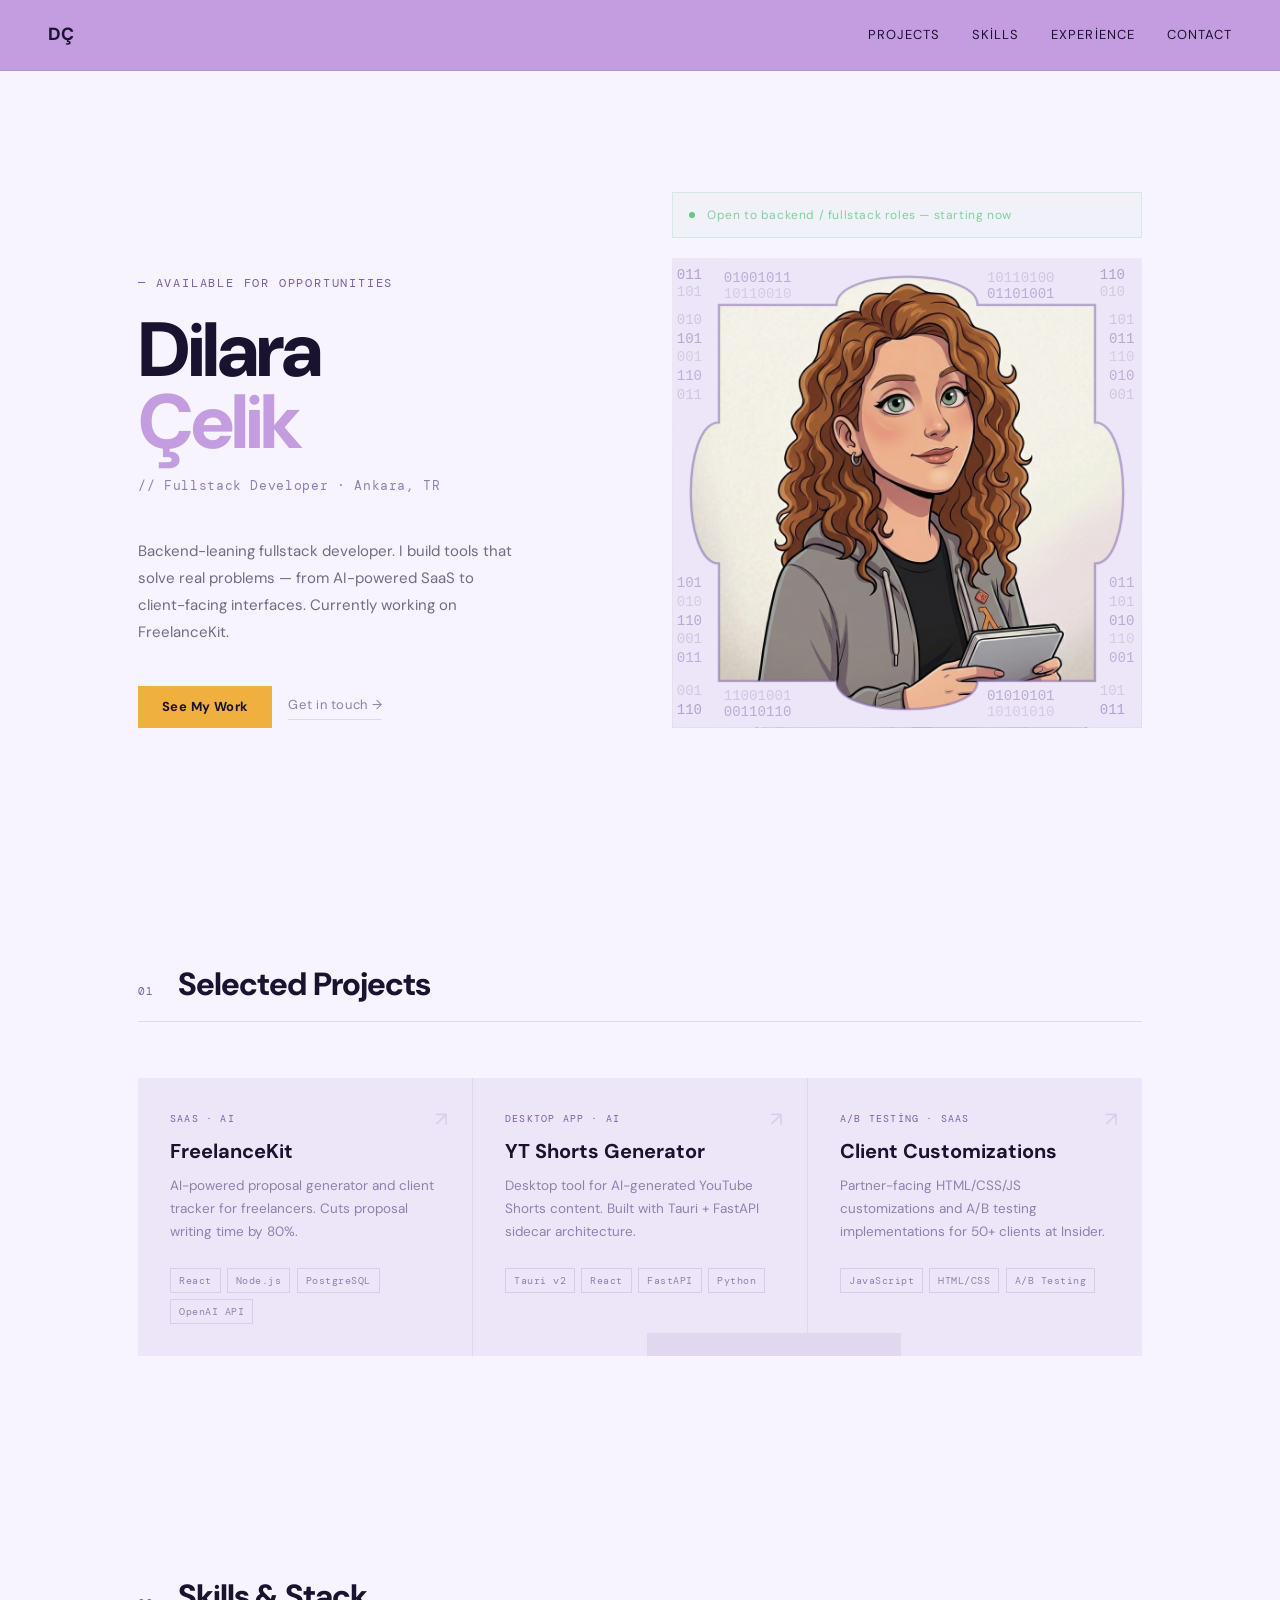
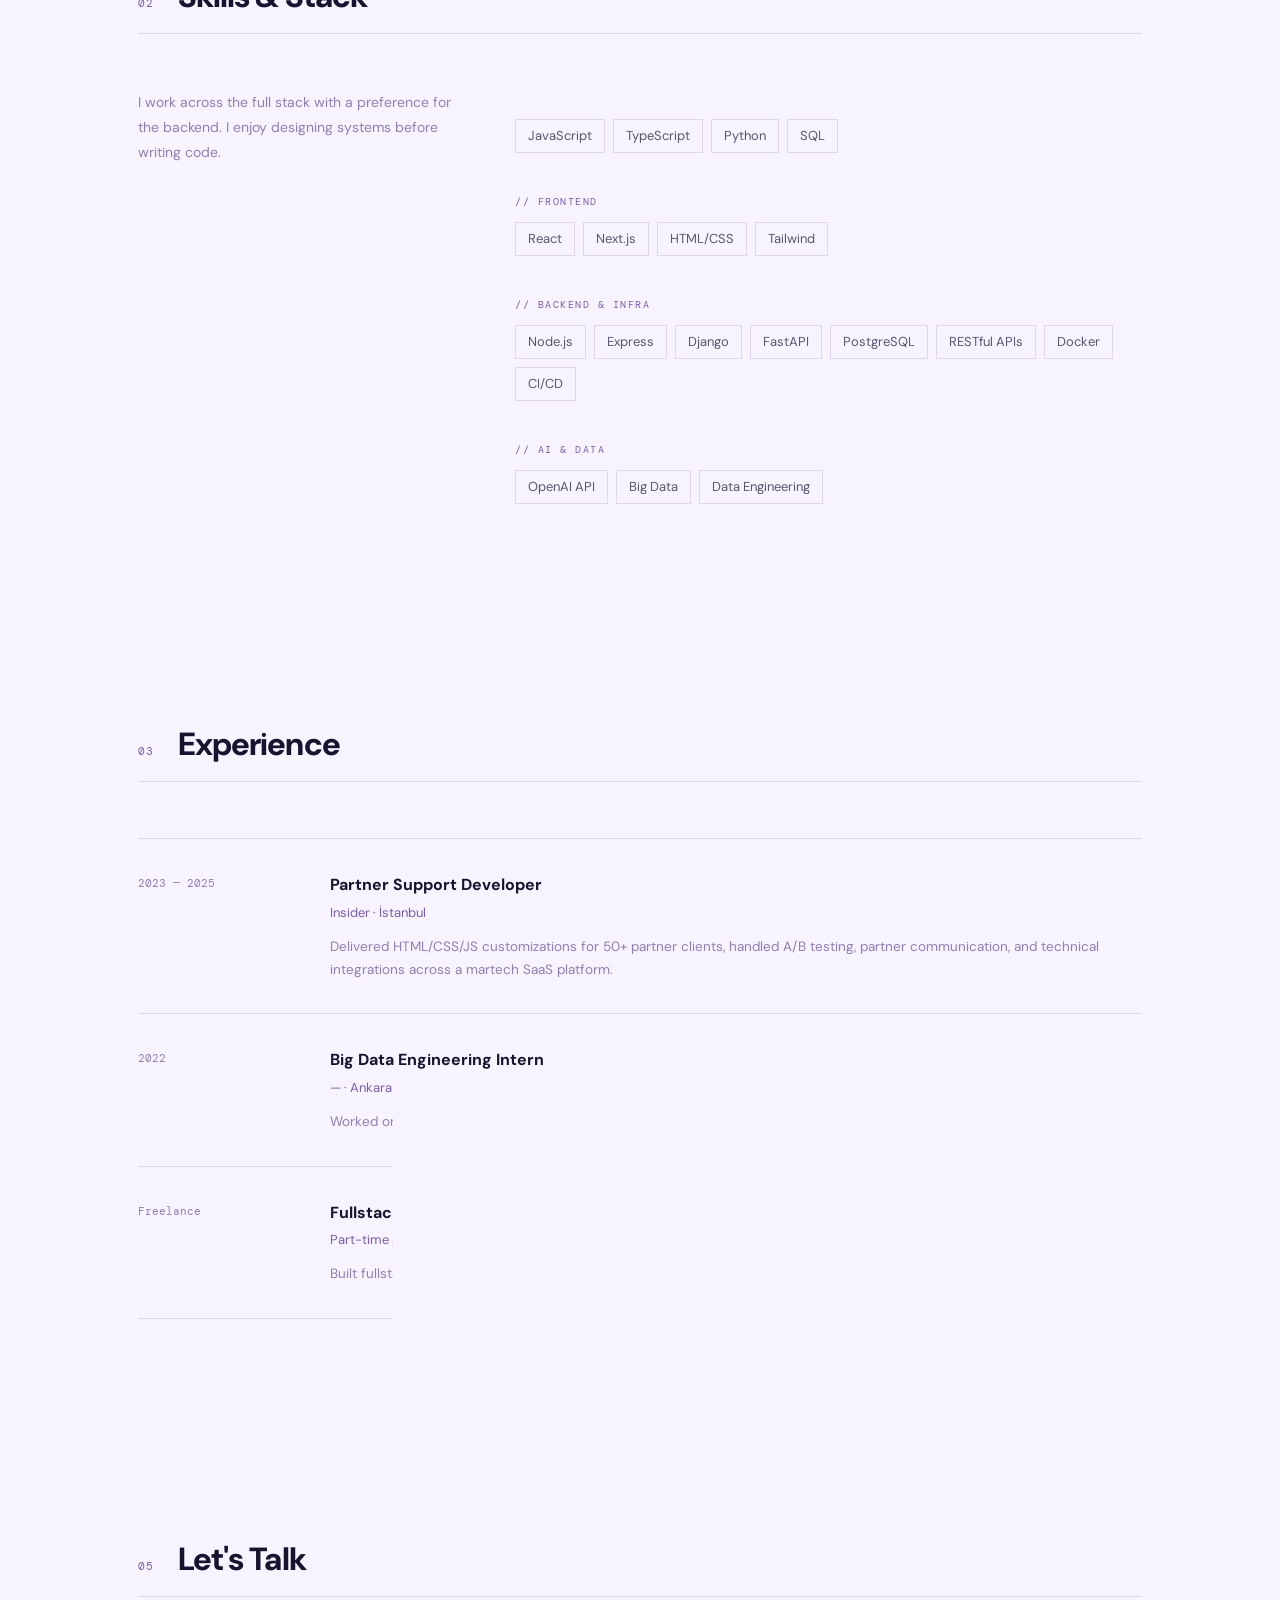
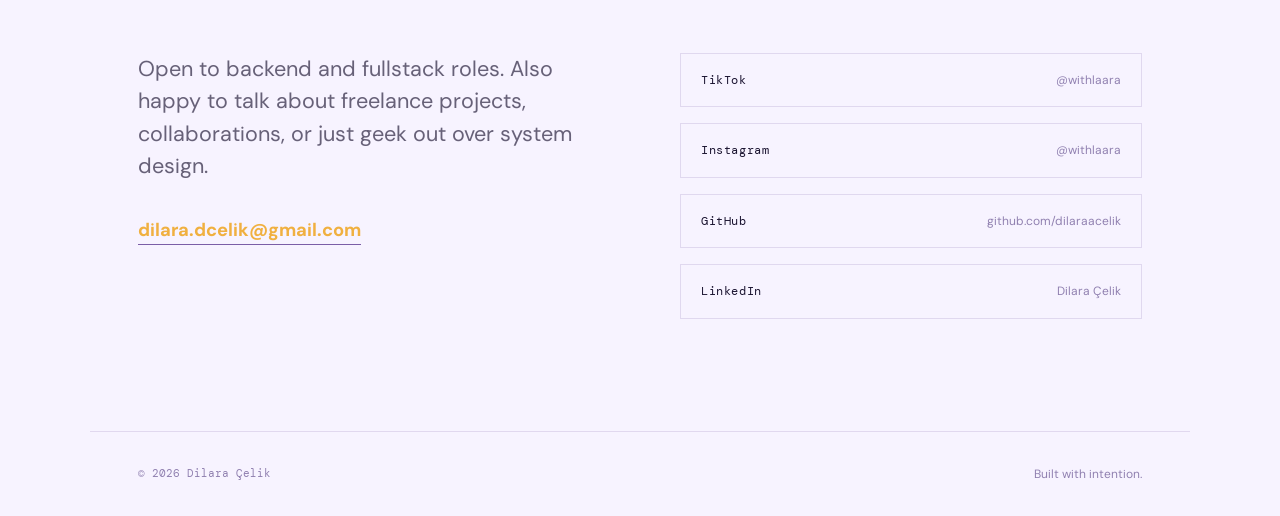
==== portfolio.html @ c8ae4ed6 "Redesign portfolio with new color palette and puzzle motif - New light lavender theme: #F7F3FF bg, #" ====
<!DOCTYPE html>
<html lang="tr">
<head>
<meta charset="UTF-8" />
<meta name="viewport" content="width=device-width, initial-scale=1.0" />
<title>Dilara Çelik — DÇ</title>
<link href="https://fonts.googleapis.com/css2?family=DM+Mono:ital,wght@0,400;0,500;1,400&family=DM+Sans:ital,opsz,wght@0,9..40,300;0,9..40,400;0,9..40,500;0,9..40,600;0,9..40,700;0,9..40,800;1,9..40,300;1,9..40,400&display=swap" rel="stylesheet" />
<link rel="stylesheet" href="styles.css" />
</head>
<body>

<nav>
  <a href="#hero" class="nav-logo">DÇ</a>
  <ul class="nav-links">
    <li><a href="#projects">Projects</a></li>
    <li><a href="#skills">Skills</a></li>
    <li><a href="#experience">Experience</a></li>
    <li><a href="#contact">Contact</a></li>
  </ul>
</nav>

<section id="hero" style="max-width:1100px; margin:0 auto;">
  <div>
    <div class="hero-eyebrow">— AVAILABLE FOR OPPORTUNITIES</div>
    <h1 class="hero-name">Dilara<br /><span>Çelik</span></h1>
    <p class="hero-title">// Fullstack Developer · Ankara, TR</p>
    <p class="hero-bio">Backend-leaning fullstack developer. I build tools that solve real problems — from AI-powered SaaS to client-facing interfaces. Currently working on FreelanceKit.</p>
    <div class="hero-cta">
      <a href="#projects" class="btn-primary">See My Work</a>
      <a href="#contact" class="btn-ghost">Get in touch →</a>
    </div>
  </div>
  <div class="hero-right">
    <div class="availability">
      <span class="dot"></span>
      Open to backend / fullstack roles — starting now
    </div>
    <div class="hero-image-wrap">
      <img src="photo.png" alt="Dilara Çelik" class="hero-image" />
      <svg class="puzzle-frame" viewBox="0 0 100 100" preserveAspectRatio="none" xmlns="http://www.w3.org/2000/svg">
        <defs>
          <mask id="puzzle-mask">
            <rect width="100" height="100" fill="white"/>
            <path d="M10,10 L35,10 C35,2 65,2 65,10 L90,10 L90,35 C98,35 98,65 90,65 L90,90 L65,90 C65,98 35,98 35,90 L10,90 L10,65 C2,65 2,35 10,35 Z" fill="black"/>
          </mask>
        </defs>
        <g mask="url(#puzzle-mask)" font-family="monospace" font-size="3">
          <rect width="100" height="100" fill="#EDE6F8"/>
          <!-- top-left corner -->
          <text x="1" y="4.5"  fill="#7B5EA7" opacity="0.5">011</text>
          <text x="1" y="8"    fill="#9080B0" opacity="0.28">101</text>
          <!-- top strip: left of tab -->
          <text x="11" y="5"   fill="#7B5EA7" opacity="0.42">01001011</text>
          <text x="11" y="8.5" fill="#9080B0" opacity="0.25">10110010</text>
          <!-- top strip: right of tab -->
          <text x="67" y="5"   fill="#9080B0" opacity="0.3">10110100</text>
          <text x="67" y="8.5" fill="#7B5EA7" opacity="0.42">01101001</text>
          <!-- top-right corner -->
          <text x="91" y="4.5" fill="#7B5EA7" opacity="0.5">110</text>
          <text x="91" y="8"   fill="#9080B0" opacity="0.28">010</text>
          <!-- left strip: above tab -->
          <text x="1" y="14"   fill="#9080B0" opacity="0.3">010</text>
          <text x="1" y="18"   fill="#7B5EA7" opacity="0.45">101</text>
          <text x="1" y="22"   fill="#9080B0" opacity="0.25">001</text>
          <text x="1" y="26"   fill="#7B5EA7" opacity="0.4">110</text>
          <text x="1" y="30"   fill="#9080B0" opacity="0.3">011</text>
          <!-- left strip: below tab -->
          <text x="1" y="70"   fill="#7B5EA7" opacity="0.4">101</text>
          <text x="1" y="74"   fill="#9080B0" opacity="0.25">010</text>
          <text x="1" y="78"   fill="#7B5EA7" opacity="0.45">110</text>
          <text x="1" y="82"   fill="#9080B0" opacity="0.3">001</text>
          <text x="1" y="86"   fill="#7B5EA7" opacity="0.4">011</text>
          <!-- right strip: above tab -->
          <text x="93" y="14"  fill="#9080B0" opacity="0.3">101</text>
          <text x="93" y="18"  fill="#7B5EA7" opacity="0.45">011</text>
          <text x="93" y="22"  fill="#9080B0" opacity="0.25">110</text>
          <text x="93" y="26"  fill="#7B5EA7" opacity="0.4">010</text>
          <text x="93" y="30"  fill="#9080B0" opacity="0.3">001</text>
          <!-- right strip: below tab -->
          <text x="93" y="70"  fill="#7B5EA7" opacity="0.4">011</text>
          <text x="93" y="74"  fill="#9080B0" opacity="0.3">101</text>
          <text x="93" y="78"  fill="#7B5EA7" opacity="0.45">010</text>
          <text x="93" y="82"  fill="#9080B0" opacity="0.25">110</text>
          <text x="93" y="86"  fill="#7B5EA7" opacity="0.4">001</text>
          <!-- bottom-left corner -->
          <text x="1" y="93"   fill="#9080B0" opacity="0.28">001</text>
          <text x="1" y="97"   fill="#7B5EA7" opacity="0.5">110</text>
          <!-- bottom strip: left of tab -->
          <text x="11" y="94"   fill="#9080B0" opacity="0.3">11001001</text>
          <text x="11" y="97.5" fill="#7B5EA7" opacity="0.42">00110110</text>
          <!-- bottom strip: right of tab -->
          <text x="67" y="94"   fill="#7B5EA7" opacity="0.42">01010101</text>
          <text x="67" y="97.5" fill="#9080B0" opacity="0.25">10101010</text>
          <!-- bottom-right corner -->
          <text x="91" y="93"  fill="#9080B0" opacity="0.28">101</text>
          <text x="91" y="97"  fill="#7B5EA7" opacity="0.5">011</text>
        </g>
        <path d="M10,10 L35,10 C35,2 65,2 65,10 L90,10 L90,35 C98,35 98,65 90,65 L90,90 L65,90 C65,98 35,98 35,90 L10,90 L10,65 C2,65 2,35 10,35 Z" fill="none" stroke="#7B5EA7" stroke-width="0.5" opacity="0.5"/>
      </svg>
    </div>
  </div>
</section>

<section id="projects">
  <div class="section-header">
    <span class="section-num">01</span>
    <h2 class="section-title">Selected Projects</h2>
  </div>
  <div class="projects-grid">
    <div class="project-card">
      <span class="project-arrow">↗</span>
      <div class="project-tag">SaaS · AI</div>
      <div class="project-name">FreelanceKit</div>
      <div class="project-desc">AI-powered proposal generator and client tracker for freelancers. Cuts proposal writing time by 80%.</div>
      <div class="project-stack">
        <span class="chip">React</span><span class="chip">Node.js</span><span class="chip">PostgreSQL</span><span class="chip">OpenAI API</span>
      </div>
    </div>
    <div class="project-card">
      <span class="project-arrow">↗</span>
      <div class="project-tag">Desktop App · AI</div>
      <div class="project-name">YT Shorts Generator</div>
      <div class="project-desc">Desktop tool for AI-generated YouTube Shorts content. Built with Tauri + FastAPI sidecar architecture.</div>
      <div class="project-stack">
        <span class="chip">Tauri v2</span><span class="chip">React</span><span class="chip">FastAPI</span><span class="chip">Python</span>
      </div>
    </div>
    <div class="project-card">
      <span class="project-arrow">↗</span>
      <div class="project-tag">A/B Testing · SaaS</div>
      <div class="project-name">Client Customizations</div>
      <div class="project-desc">Partner-facing HTML/CSS/JS customizations and A/B testing implementations for 50+ clients at Insider.</div>
      <div class="project-stack">
        <span class="chip">JavaScript</span><span class="chip">HTML/CSS</span><span class="chip">A/B Testing</span>
      </div>
    </div>
  </div>
</section>

<section id="skills">
  <div class="section-header">
    <span class="section-num">02</span>
    <h2 class="section-title">Skills & Stack</h2>
  </div>
  <div class="skills-layout">
    <div class="skills-intro">
      <p>I work across the full stack with a preference for the backend. I enjoy designing systems before writing code.</p>
    </div>
    <div class="skills-groups">
      <div>
        <div class="skill-group-label">// Languages</div>
        <div class="skills-tags">
          <span class="skill-tag">JavaScript</span><span class="skill-tag">TypeScript</span><span class="skill-tag">Python</span><span class="skill-tag">SQL</span>
        </div>
      </div>
      <div>
        <div class="skill-group-label">// Frontend</div>
        <div class="skills-tags">
          <span class="skill-tag">React</span><span class="skill-tag">Next.js</span><span class="skill-tag">HTML/CSS</span><span class="skill-tag">Tailwind</span>
        </div>
      </div>
      <div>
        <div class="skill-group-label">// Backend & Infra</div>
        <div class="skills-tags">
          <span class="skill-tag">Node.js</span><span class="skill-tag">Express</span><span class="skill-tag">Django</span><span class="skill-tag">FastAPI</span>
          <span class="skill-tag">PostgreSQL</span><span class="skill-tag">RESTful APIs</span><span class="skill-tag">Docker</span><span class="skill-tag">CI/CD</span>
        </div>
      </div>
      <div>
        <div class="skill-group-label">// AI & Data</div>
        <div class="skills-tags">
          <span class="skill-tag">OpenAI API</span><span class="skill-tag">Big Data</span><span class="skill-tag">Data Engineering</span>
        </div>
      </div>
    </div>
  </div>
</section>

<section id="experience">
  <div class="section-header">
    <span class="section-num">03</span>
    <h2 class="section-title">Experience</h2>
  </div>
  <div class="exp-list">
    <div class="exp-item">
      <div class="exp-period">2023 — 2025</div>
      <div>
        <div class="exp-role">Partner Support Developer</div>
        <div class="exp-company">Insider · İstanbul</div>
        <div class="exp-desc">Delivered HTML/CSS/JS customizations for 50+ partner clients, handled A/B testing, partner communication, and technical integrations across a martech SaaS platform.</div>
      </div>
    </div>
    <div class="exp-item">
      <div class="exp-period">2022</div>
      <div>
        <div class="exp-role">Big Data Engineering Intern</div>
        <div class="exp-company">— · Ankara</div>
        <div class="exp-desc">Worked on data pipeline engineering and big data tooling.</div>
      </div>
    </div>
    <div class="exp-item">
      <div class="exp-period">Freelance</div>
      <div>
        <div class="exp-role">Fullstack Developer</div>
        <div class="exp-company">Part-time projects</div>
        <div class="exp-desc">Built fullstack applications using React, Next.js, and Django for various clients.</div>
      </div>
    </div>
  </div>
</section>

<section id="contact">
  <div class="section-header">
    <span class="section-num">05</span>
    <h2 class="section-title">Let's Talk</h2>
  </div>
  <div class="contact-layout">
    <div>
      <p class="contact-intro">Open to backend and fullstack roles. Also happy to talk about freelance projects, collaborations, or just geek out over system design.</p>
      <a href="mailto:dilara.dcelik@gmail.com" class="contact-email">dilara.dcelik@gmail.com</a>
    </div>
    <div class="social-links">
      <a href="https://tiktok.com/@withlaara" class="social-link">
        <span class="social-name">TikTok</span><span class="social-handle">@withlaara</span>
      </a>
      <a href="https://instagram.com/withlaara" class="social-link">
        <span class="social-name">Instagram</span><span class="social-handle">@withlaara</span>
      </a>
      <a href="https://github.com/dilaraacelik" class="social-link">
        <span class="social-name">GitHub</span><span class="social-handle">github.com/dilaraacelik</span>
      </a>
      <a href="https://www.linkedin.com/in/dilaracelikk/" class="social-link">
        <span class="social-name">LinkedIn</span><span class="social-handle">Dilara Çelik</span>
      </a>
    </div>
  </div>
</section>

<footer>
  <span class="footer-copy">© 2026 Dilara Çelik</span>
  <span class="footer-made">Built with intention.</span>
</footer>


<script src="script.js"></script>
</body>
</html>
---- styles.css ----
*, *::before, *::after { box-sizing: border-box; margin: 0; padding: 0; }

/* Scroll fade-in */
.project-card, .exp-item, .blog-card, .skill-group-label, .skills-intro,
.section-header, .availability, .contact-intro, .contact-email, .social-link {
  opacity: 0;
  transform: translateY(18px);
  transition: opacity 0.55s ease, transform 0.55s ease;
}
.project-card:nth-child(2) { transition-delay: 0.08s; }
.project-card:nth-child(3) { transition-delay: 0.16s; }
.blog-card:nth-child(2) { transition-delay: 0.08s; }
.blog-card:nth-child(3) { transition-delay: 0.16s; }
.blog-card:nth-child(4) { transition-delay: 0.24s; }
.social-link:nth-child(2) { transition-delay: 0.06s; }
.social-link:nth-child(3) { transition-delay: 0.12s; }
.social-link:nth-child(4) { transition-delay: 0.18s; }
.visible {
  opacity: 1 !important;
  transform: translateY(0) !important;
}

/* Hero name reveal */
.hero-name {
  opacity: 0;
  animation: heroReveal 0.9s cubic-bezier(0.16, 1, 0.3, 1) 0.2s forwards;
}
@keyframes heroReveal {
  from { opacity: 0; transform: translateY(24px); }
  to   { opacity: 1; transform: translateY(0); }
}
.hero-eyebrow {
  opacity: 0;
  animation: heroReveal 0.7s ease 0.05s forwards;
}
.hero-title {
  opacity: 0;
  animation: heroReveal 0.7s ease 0.4s forwards;
}
.hero-bio {
  opacity: 0;
  animation: heroReveal 0.7s ease 0.55s forwards;
}
.hero-cta {
  opacity: 0;
  animation: heroReveal 0.7s ease 0.7s forwards;
}
:root {
  --bg: #F7F3FF;
  --fg: #1A1330;
  --muted: #9080B0;
  --accent: #F0B040;
  --accent2: #7B5EA7;
  --accent-soft: #C49DE0;
  --border: rgba(123,94,167,0.18);
  --card-bg: #EDE6F8;
}
html { scroll-behavior: smooth; }
body {
  background: var(--bg);
  color: var(--fg);
  font-family: 'DM Sans', sans-serif;
  font-size: 15px;
  line-height: 1.7;
  min-height: 100vh;
}

nav {
  position: fixed; top: 0; left: 0; right: 0; z-index: 100;
  display: flex; justify-content: space-between; align-items: center;
  padding: 1.25rem 3rem;
  background: var(--accent-soft);
  backdrop-filter: blur(12px);
  border-bottom: 1px solid var(--border);
}
.nav-logo {
  font-family: 'DM Sans', sans-serif;
  font-weight: 800; font-size: 1.1rem;
  letter-spacing: -0.02em;
  color: var(--fg);
  text-decoration: none;
}
.nav-links { display: flex; gap: 2rem; list-style: none; }
.nav-links a {
  color: var(--fg); text-decoration: none; font-size: 13px;
  letter-spacing: 0.08em; text-transform: uppercase;
  transition: color 0.2s;
}
.nav-links a:hover { color: var(--accent); }
.nav-links a.active { color: var(--accent); }

section { padding: 7rem 3rem; max-width: 1100px; margin: 0 auto; }

/* HERO */
#hero {
  padding-top: 12rem;
  padding-bottom: 8rem;
  display: grid;
  grid-template-columns: 1fr 1fr;
  gap: 4rem;
  align-items: end;
}
.hero-eyebrow {
  font-family: 'DM Mono', monospace;
  font-size: 12px; color: var(--accent2);
  letter-spacing: 0.15em; text-transform: uppercase;
  margin-bottom: 1.25rem;
}
.hero-name {
  font-family: 'DM Sans', sans-serif;
  font-size: clamp(3rem, 6vw, 5.5rem);
  font-weight: 800;
  line-height: 0.95;
  letter-spacing: -0.04em;
  color: var(--fg);
  margin-bottom: 1rem;
}
.hero-name span { color: var(--accent-soft); }
.hero-title {
  font-family: 'DM Mono', monospace;
  font-size: 13px; color: var(--muted);
  letter-spacing: 0.05em;
  margin-bottom: 2.5rem;
}
.hero-bio {
  color: rgba(26,19,48,0.6);
  font-size: 15px; line-height: 1.8;
  max-width: 38ch;
  margin-bottom: 2.5rem;
}
.hero-cta { display: inline-flex; gap: 1rem; align-items: center; }
.btn-primary {
  background: var(--accent); color: var(--fg);
  padding: 0.65rem 1.5rem;
  font-family: 'DM Sans', sans-serif; font-weight: 700; font-size: 13px;
  text-decoration: none; letter-spacing: 0.03em;
  transition: background 0.2s;
}
.btn-primary:hover { background: var(--accent2); color: var(--bg); }
.btn-ghost {
  color: var(--muted); font-size: 13px; text-decoration: none;
  border-bottom: 1px solid var(--border);
  padding-bottom: 2px; letter-spacing: 0.05em;
  transition: color 0.2s;
}
.btn-ghost:hover { color: var(--accent); }
.hero-right { display: flex; flex-direction: column; gap: 1.25rem; }
.hero-image-wrap {
  position: relative;
  background: var(--card-bg);
  overflow: hidden;
  flex: 1;
  min-height: 280px;
}
.hero-image {
  width: 100%;
  height: 100%;
  object-fit: cover;
  display: block;
}
.puzzle-frame {
  position: absolute;
  top: 0; left: 0;
  width: 100%; height: 100%;
  pointer-events: none;
}
.availability {
  display: flex; align-items: center; gap: 0.75rem;
  padding: 0.75rem 1rem;
  border: 1px solid rgba(100,200,130,0.2);
  background: rgba(100,200,130,0.04);
  font-size: 12px; color: rgba(100,200,130,0.8);
  letter-spacing: 0.05em;
}
.dot { width: 6px; height: 6px; border-radius: 50%; background: #64c882;
  animation: pulse 2s infinite; flex-shrink: 0; }
@keyframes pulse { 0%,100% { opacity: 1; } 50% { opacity: 0.3; } }

/* SECTION HEADERS */
.section-header {
  display: flex; align-items: baseline; gap: 1.5rem;
  margin-bottom: 3.5rem;
  border-bottom: 1px solid var(--border); padding-bottom: 1.25rem;
}
.section-num {
  font-family: 'DM Mono', monospace; font-size: 11px;
  color: var(--accent2); letter-spacing: 0.1em;
}
.section-title {
  font-family: 'DM Sans', sans-serif; font-size: 2rem; font-weight: 800;
  letter-spacing: -0.03em; line-height: 1;
}

/* PROJECTS */
.projects-grid {
  display: grid;
  grid-template-columns: repeat(auto-fit, minmax(280px, 1fr));
  gap: 1px;
  background: var(--border);
}
.project-card {
  background: var(--card-bg); padding: 2rem;
  position: relative; overflow: hidden; transition: background 0.2s;
}
.project-card:hover { background: #E5DCF5; }
.project-tag {
  font-family: 'DM Mono', monospace; font-size: 10px;
  color: var(--accent2); letter-spacing: 0.12em; text-transform: uppercase;
  margin-bottom: 0.75rem;
}
.project-name {
  font-family: 'DM Sans', sans-serif; font-size: 1.25rem; font-weight: 700;
  margin-bottom: 0.75rem; line-height: 1.2;
}
.project-desc { color: var(--muted); font-size: 13.5px; line-height: 1.7; margin-bottom: 1.5rem; }
.project-stack { display: flex; flex-wrap: wrap; gap: 0.4rem; }
.chip {
  font-family: 'DM Mono', monospace; font-size: 10px;
  padding: 3px 8px; border: 1px solid var(--border);
  color: var(--muted); letter-spacing: 0.05em;
}
.project-arrow {
  position: absolute; top: 1.5rem; right: 1.5rem;
  color: var(--border); font-size: 1.25rem; transition: color 0.2s, transform 0.2s;
}
.project-card:hover .project-arrow { color: var(--accent); transform: translate(2px,-2px); }

/* SKILLS */
.skills-layout { display: grid; grid-template-columns: 1fr 2fr; gap: 4rem; align-items: start; }
.skills-intro { color: var(--muted); font-size: 14px; line-height: 1.8; }
.skills-groups { display: flex; flex-direction: column; gap: 2.5rem; }
.skill-group-label {
  font-family: 'DM Mono', monospace; font-size: 10px;
  color: var(--accent2); letter-spacing: 0.15em; text-transform: uppercase;
  margin-bottom: 0.75rem;
}
.skills-tags { display: flex; flex-wrap: wrap; gap: 0.5rem; }
.skill-tag {
  padding: 5px 12px; border: 1px solid var(--border);
  font-size: 13px; color: rgba(26,19,48,0.7);
  transition: border-color 0.2s, color 0.2s; cursor: default;
}
.skill-tag:hover { border-color: var(--accent); color: var(--accent); }

/* EXPERIENCE */
.exp-list { display: flex; flex-direction: column; }
.exp-item {
  display: grid; grid-template-columns: 160px 1fr;
  gap: 2rem; padding: 2rem 0; border-bottom: 1px solid var(--border);
}
.exp-item:first-child { border-top: 1px solid var(--border); }
.exp-period { font-family: 'DM Mono', monospace; font-size: 11px; color: var(--muted); padding-top: 3px; }
.exp-role { font-family: 'DM Sans', sans-serif; font-weight: 700; font-size: 1rem; margin-bottom: 0.2rem; }
.exp-company { font-size: 13px; color: var(--accent2); margin-bottom: 0.75rem; }
.exp-desc { color: var(--muted); font-size: 13.5px; line-height: 1.7; }

/* CONTACT */
.contact-layout { display: grid; grid-template-columns: 1fr 1fr; gap: 5rem; align-items: start; }
.contact-intro { font-size: 1.35rem; font-family: 'DM Sans', sans-serif; font-weight: 400; line-height: 1.5; color: rgba(26,19,48,0.65); margin-bottom: 2rem; }
.contact-email {
  font-family: 'DM Sans', sans-serif; font-size: 1.15rem; font-weight: 700;
  color: var(--accent); text-decoration: none; border-bottom: 1px solid var(--accent2);
  padding-bottom: 2px; transition: color 0.2s;
}
.contact-email:hover { color: var(--accent); }
.social-links { display: flex; flex-direction: column; gap: 1rem; }
.social-link {
  display: flex; justify-content: space-between; align-items: center;
  padding: 1rem 1.25rem; border: 1px solid var(--border);
  text-decoration: none; color: var(--fg); transition: border-color 0.2s, background 0.2s;
}
.social-link:hover { border-color: var(--accent); background: var(--card-bg); }
.social-name { font-family: 'DM Mono', monospace; font-size: 12px; letter-spacing: 0.05em; }
.social-handle { font-size: 12px; color: var(--muted); }

footer {
  border-top: 1px solid var(--border);
  padding: 2rem 3rem;
  max-width: 1100px; margin: 0 auto;
  display: flex; justify-content: space-between; align-items: center;
}
.footer-copy { font-family: 'DM Mono', monospace; font-size: 11px; color: var(--muted); }
.footer-made { font-size: 12px; color: var(--muted); }
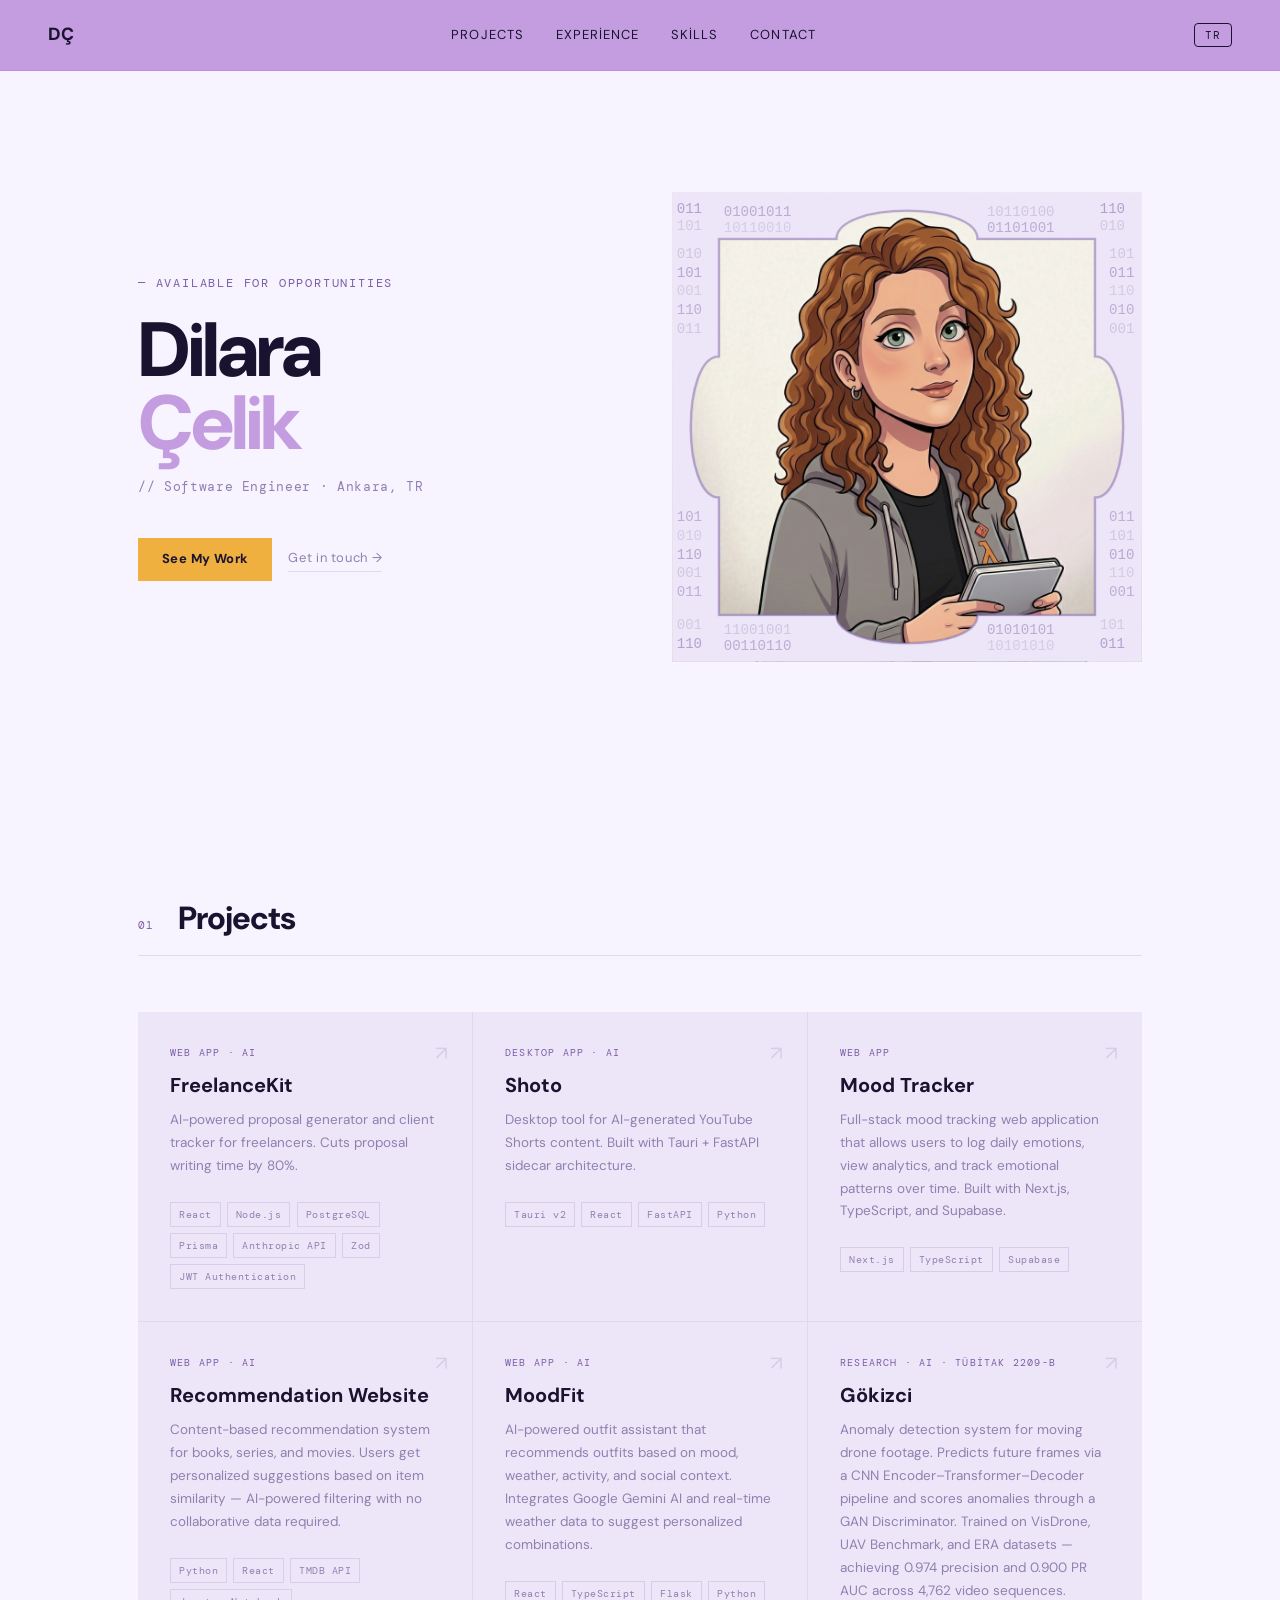
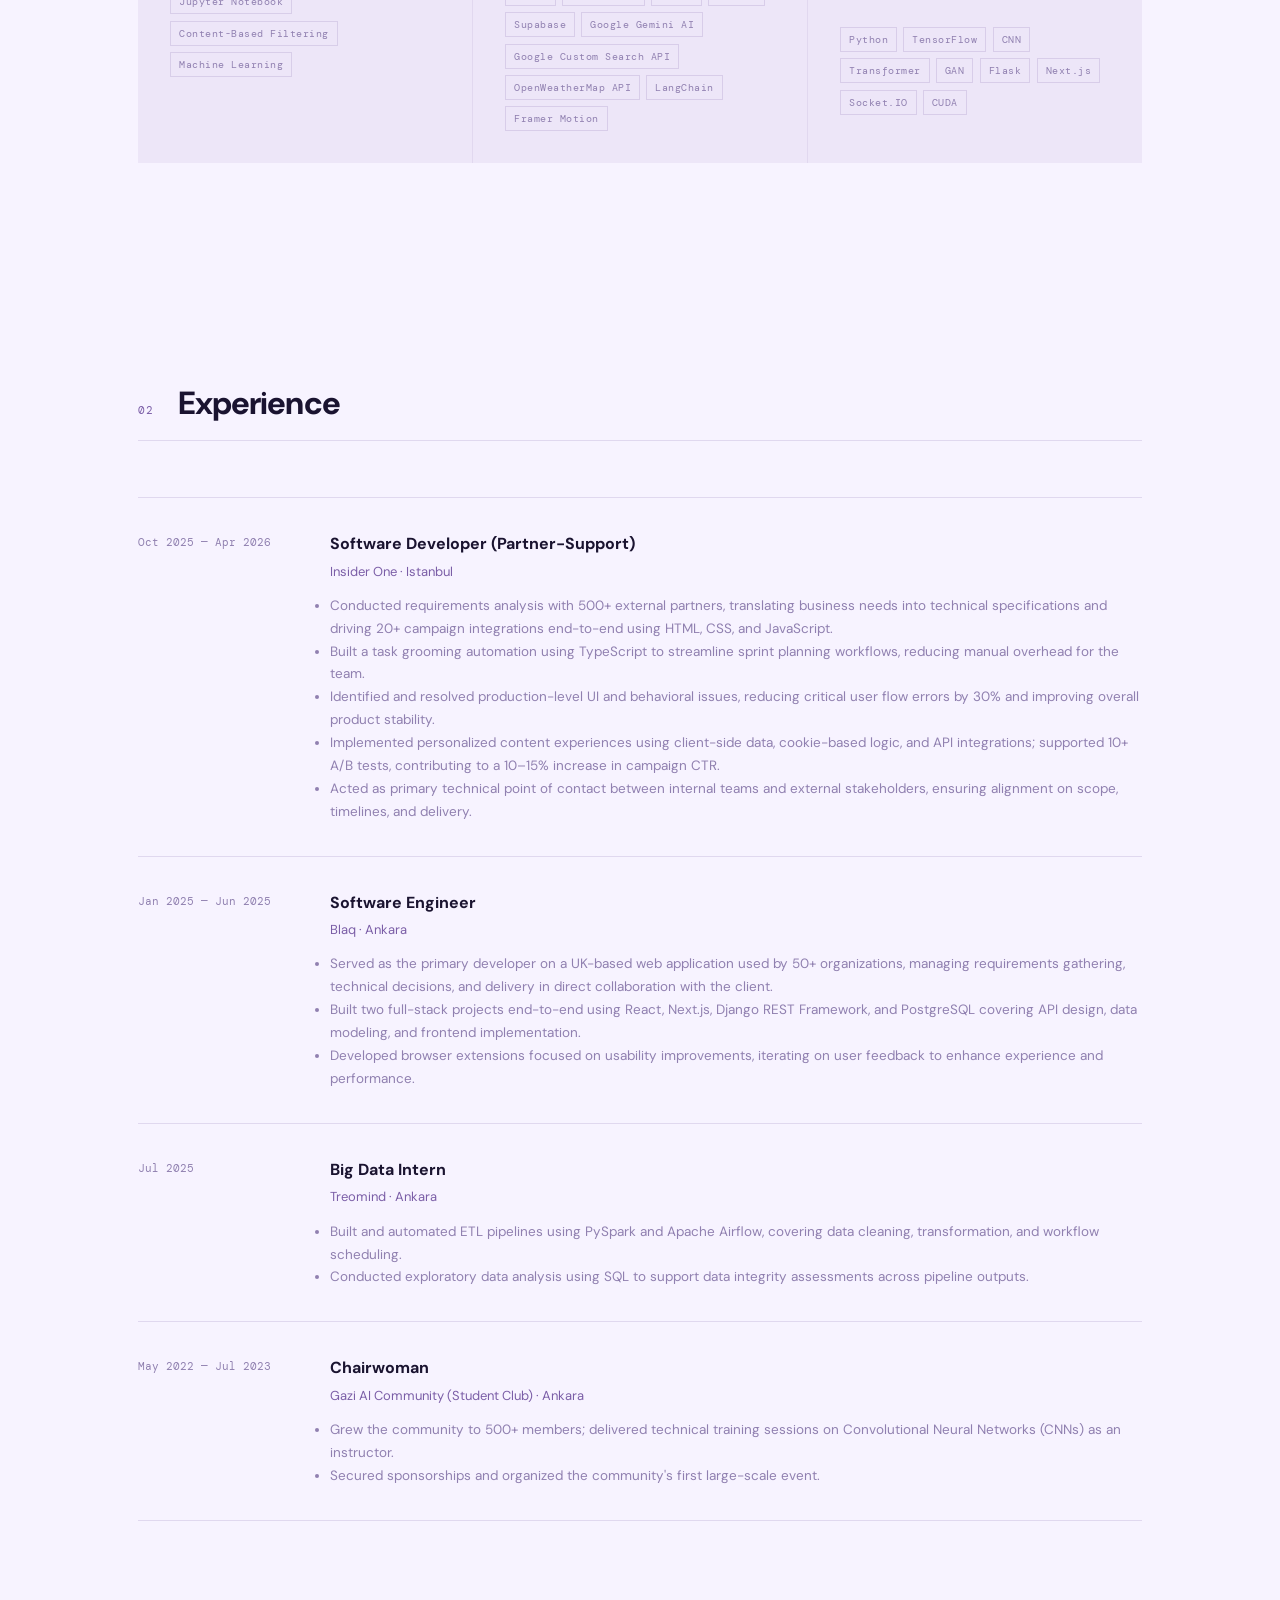
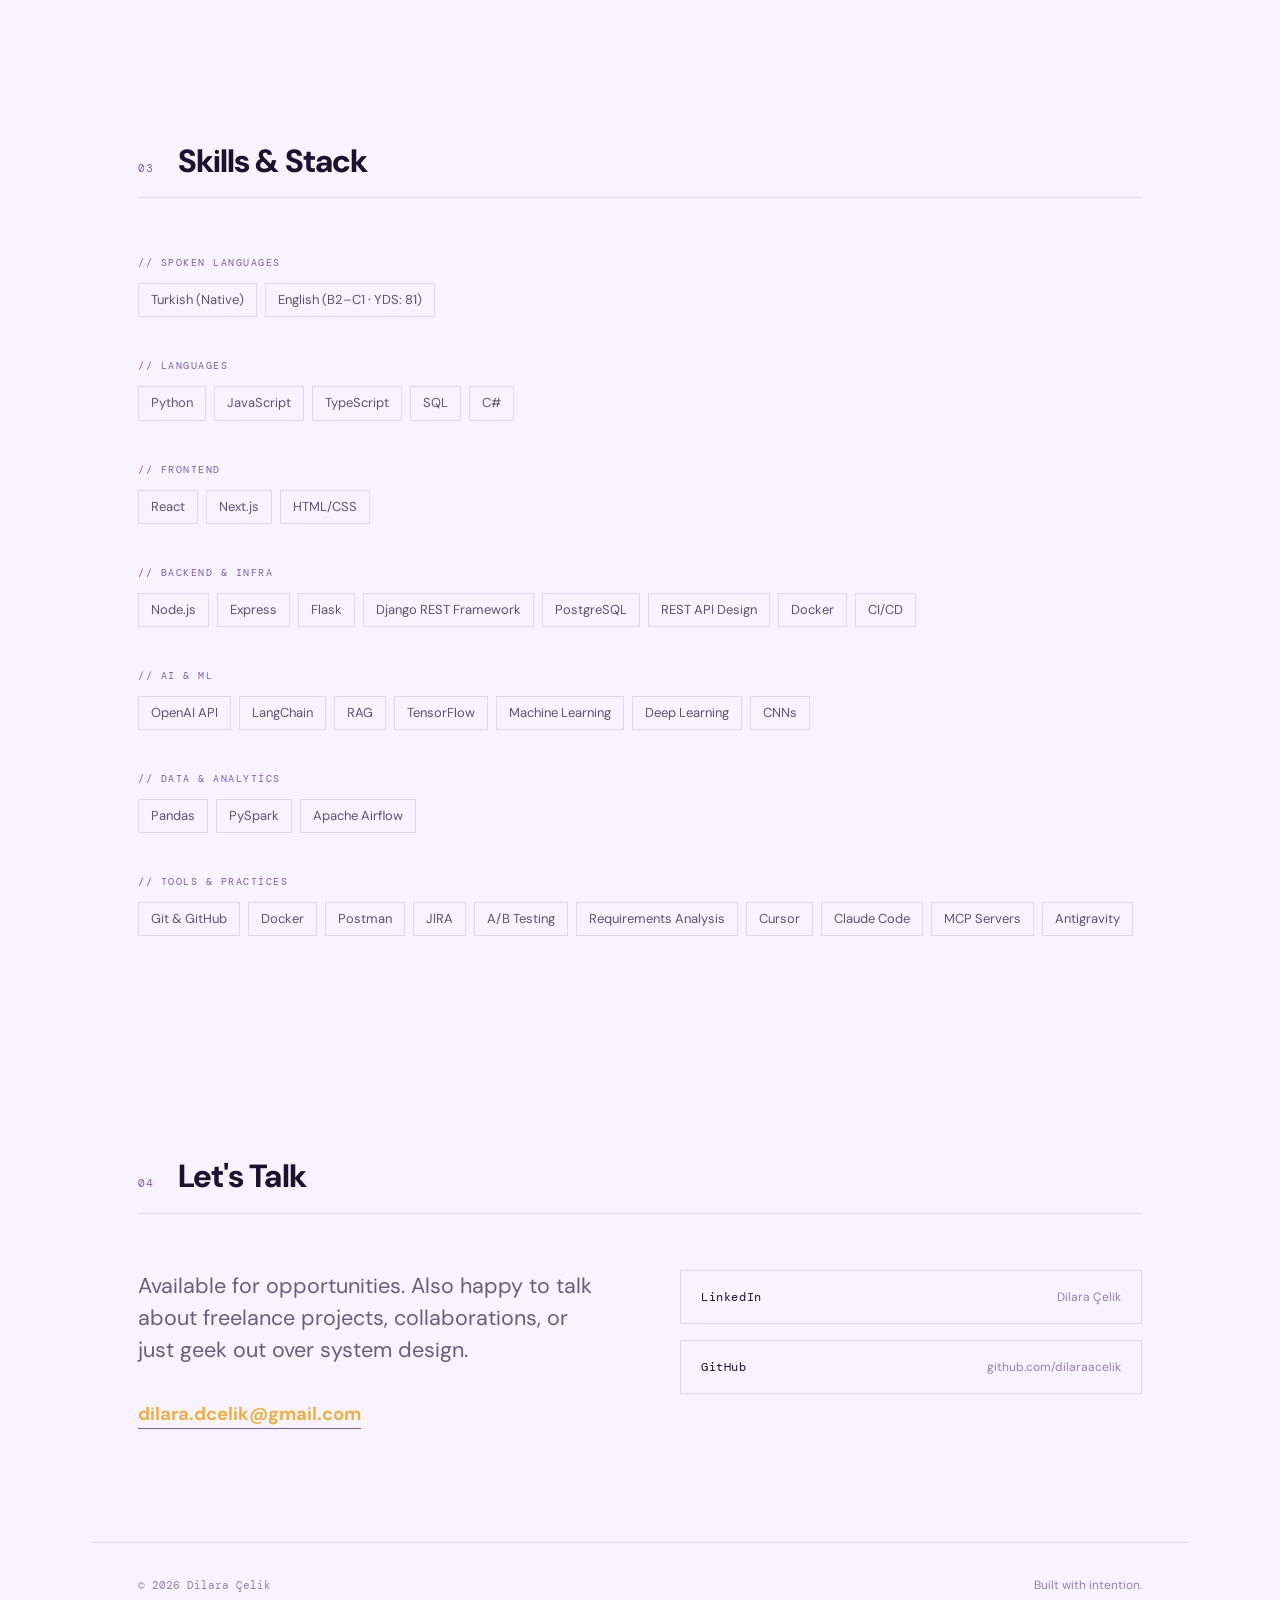
==== commit bcc8ad8c: "final changes" ====
--- a/portfolio.html
+++ b/portfolio.html
@@ -12,29 +12,30 @@
 <nav>
   <a href="#hero" class="nav-logo">DÇ</a>
   <ul class="nav-links">
-    <li><a href="#projects">Projects</a></li>
-    <li><a href="#skills">Skills</a></li>
-    <li><a href="#experience">Experience</a></li>
-    <li><a href="#contact">Contact</a></li>
+    <li><a href="#projects" data-i18n="nav-projects">Projects</a></li>
+    <li><a href="#experience" data-i18n="nav-experience">Experience</a></li>
+    <li><a href="#skills" data-i18n="nav-skills">Skills</a></li>
+    <li><a href="#contact" data-i18n="nav-contact">Contact</a></li>
   </ul>
+  <button id="lang-btn" onclick="toggleLang()">TR</button>
 </nav>
 
 <section id="hero" style="max-width:1100px; margin:0 auto;">
   <div>
-    <div class="hero-eyebrow">— AVAILABLE FOR OPPORTUNITIES</div>
+    <div class="hero-eyebrow" data-i18n="hero-eyebrow">— AVAILABLE FOR OPPORTUNITIES</div>
     <h1 class="hero-name">Dilara<br /><span>Çelik</span></h1>
-    <p class="hero-title">// Fullstack Developer · Ankara, TR</p>
-    <p class="hero-bio">Backend-leaning fullstack developer. I build tools that solve real problems — from AI-powered SaaS to client-facing interfaces. Currently working on FreelanceKit.</p>
+    <p class="hero-title">// Software Engineer · Ankara, TR</p>
+    <!-- <p class="hero-bio">Backend leaning fullstack developer. I build tools that solve real problems, from AI powered SaaS products to client facing interfaces. Currently working on FreelanceKit.</p> -->
     <div class="hero-cta">
-      <a href="#projects" class="btn-primary">See My Work</a>
-      <a href="#contact" class="btn-ghost">Get in touch →</a>
+      <a href="#projects" class="btn-primary" data-i18n="btn-primary">See My Work</a>
+      <a href="#contact" class="btn-ghost" data-i18n="btn-ghost">Get in touch →</a>
     </div>
   </div>
   <div class="hero-right">
-    <div class="availability">
+    <!-- <div class="availability">
       <span class="dot"></span>
       Open to backend / fullstack roles — starting now
-    </div>
+    </div> -->
     <div class="hero-image-wrap">
       <img src="photo.png" alt="Dilara Çelik" class="hero-image" />
       <svg class="puzzle-frame" viewBox="0 0 100 100" preserveAspectRatio="none" xmlns="http://www.w3.org/2000/svg">
@@ -104,34 +105,118 @@
 <section id="projects">
   <div class="section-header">
     <span class="section-num">01</span>
-    <h2 class="section-title">Selected Projects</h2>
+    <h2 class="section-title" data-i18n="title-projects">Projects</h2>
   </div>
   <div class="projects-grid">
     <div class="project-card">
       <span class="project-arrow">↗</span>
-      <div class="project-tag">SaaS · AI</div>
+      <div class="project-tag">Web App · AI</div>
       <div class="project-name">FreelanceKit</div>
-      <div class="project-desc">AI-powered proposal generator and client tracker for freelancers. Cuts proposal writing time by 80%.</div>
-      <div class="project-stack">
-        <span class="chip">React</span><span class="chip">Node.js</span><span class="chip">PostgreSQL</span><span class="chip">OpenAI API</span>
+      <div class="project-desc" data-i18n="desc-freelancekit">AI-powered proposal generator and client tracker for freelancers. Cuts proposal writing time by 80%.</div>
+      <div class="project-stack">
+        <span class="chip">React</span><span class="chip">Node.js</span><span class="chip">PostgreSQL</span><span class="chip">Prisma</span><span class="chip">Anthropic API</span><span class="chip">Zod</span><span class="chip">JWT Authentication</span>
       </div>
     </div>
     <div class="project-card">
       <span class="project-arrow">↗</span>
       <div class="project-tag">Desktop App · AI</div>
-      <div class="project-name">YT Shorts Generator</div>
-      <div class="project-desc">Desktop tool for AI-generated YouTube Shorts content. Built with Tauri + FastAPI sidecar architecture.</div>
+      <div class="project-name">Shoto</div>
+      <div class="project-desc" data-i18n="desc-shoto">Desktop tool for AI-generated YouTube Shorts content. Built with Tauri + FastAPI sidecar architecture.</div>
       <div class="project-stack">
         <span class="chip">Tauri v2</span><span class="chip">React</span><span class="chip">FastAPI</span><span class="chip">Python</span>
       </div>
     </div>
+    <a class="project-card" href="https://github.com/dilaraacelik/mood-tracker" target="_blank" rel="noopener noreferrer" style="text-decoration:none;color:inherit;">
+      <span class="project-arrow">↗</span>
+      <div class="project-tag">Web App</div>
+      <div class="project-name">Mood Tracker</div>
+      <div class="project-desc" data-i18n="desc-moodtracker">Full-stack mood tracking web application that allows users to log daily emotions, view analytics, and track emotional patterns over time. Built with Next.js, TypeScript, and Supabase.</div>
+      <div class="project-stack">
+        <span class="chip">Next.js</span><span class="chip">TypeScript</span><span class="chip">Supabase</span>
+      </div>
+    </a>
+    <a class="project-card" href="https://github.com/dilaraacelik/recommendation-website" target="_blank" rel="noopener noreferrer" style="text-decoration:none;color:inherit;">
+      <span class="project-arrow">↗</span>
+      <div class="project-tag">Web App · AI</div>
+      <div class="project-name">Recommendation Website</div>
+      <div class="project-desc" data-i18n="desc-recommendation">Content-based recommendation system for books, series, and movies. Users get personalized suggestions based on item similarity — AI-powered filtering with no collaborative data required.</div>
+      <div class="project-stack">
+        <span class="chip">Python</span><span class="chip">React</span><span class="chip">TMDB API</span><span class="chip">Jupyter Notebook</span><span class="chip">Content-Based Filtering</span><span class="chip">Machine Learning</span>
+      </div>
+    </a>
+    <a class="project-card" href="https://github.com/ryntml/MoodFit" target="_blank" rel="noopener noreferrer" style="text-decoration:none;color:inherit;">
+      <span class="project-arrow">↗</span>
+      <div class="project-tag">Web App · AI</div>
+      <div class="project-name">MoodFit</div>
+      <div class="project-desc" data-i18n="desc-moodfit">AI-powered outfit assistant that recommends outfits based on mood, weather, activity, and social context. Integrates Google Gemini AI and real-time weather data to suggest personalized combinations.</div>
+      <div class="project-stack">
+        <span class="chip">React</span><span class="chip">TypeScript</span><span class="chip">Flask</span><span class="chip">Python</span><span class="chip">Supabase</span><span class="chip">Google Gemini AI</span><span class="chip">Google Custom Search API</span><span class="chip">OpenWeatherMap API</span><span class="chip">LangChain</span><span class="chip">Framer Motion</span>
+      </div>
+    </a>
     <div class="project-card">
       <span class="project-arrow">↗</span>
-      <div class="project-tag">A/B Testing · SaaS</div>
-      <div class="project-name">Client Customizations</div>
-      <div class="project-desc">Partner-facing HTML/CSS/JS customizations and A/B testing implementations for 50+ clients at Insider.</div>
-      <div class="project-stack">
-        <span class="chip">JavaScript</span><span class="chip">HTML/CSS</span><span class="chip">A/B Testing</span>
+      <div class="project-tag">Research · AI · TÜBİTAK 2209-B</div>
+      <div class="project-name">Gökizci</div>
+      <div class="project-desc" data-i18n="desc-gokizci">Anomaly detection system for moving drone footage. Predicts future frames via a CNN Encoder–Transformer–Decoder pipeline and scores anomalies through a GAN Discriminator. Trained on VisDrone, UAV Benchmark, and ERA datasets — achieving 0.974 precision and 0.900 PR AUC across 4,762 video sequences.</div>
+      <div class="project-stack">
+        <span class="chip">Python</span><span class="chip">TensorFlow</span><span class="chip">CNN</span><span class="chip">Transformer</span><span class="chip">GAN</span><span class="chip">Flask</span><span class="chip">Next.js</span><span class="chip">Socket.IO</span><span class="chip">CUDA</span>
+      </div>
+    </div>
+  </div>
+</section>
+
+<section id="experience">
+  <div class="section-header">
+    <span class="section-num">02</span>
+    <h2 class="section-title" data-i18n="title-experience">Experience</h2>
+  </div>
+  <div class="exp-list">
+    <div class="exp-item">
+      <div class="exp-period">Oct 2025 — Apr 2026</div>
+      <div>
+        <div class="exp-role">Software Developer (Partner-Support)</div>
+        <div class="exp-company">Insider One · Istanbul</div>
+        <ul class="exp-desc" data-i18n-html="exp-insider">
+          <li>Conducted requirements analysis with 500+ external partners, translating business needs into technical specifications and driving 20+ campaign integrations end-to-end using HTML, CSS, and JavaScript.</li>
+          <li>Built a task grooming automation using TypeScript to streamline sprint planning workflows, reducing manual overhead for the team.</li>
+          <li>Identified and resolved production-level UI and behavioral issues, reducing critical user flow errors by 30% and improving overall product stability.</li>
+          <li>Implemented personalized content experiences using client-side data, cookie-based logic, and API integrations; supported 10+ A/B tests, contributing to a 10–15% increase in campaign CTR.</li>
+          <li>Acted as primary technical point of contact between internal teams and external stakeholders, ensuring alignment on scope, timelines, and delivery.</li>
+        </ul>
+      </div>
+    </div>
+    <div class="exp-item">
+      <div class="exp-period">Jan 2025 — Jun 2025</div>
+      <div>
+        <div class="exp-role">Software Engineer</div>
+        <div class="exp-company">Blaq · Ankara</div>
+        <ul class="exp-desc" data-i18n-html="exp-blaq">
+          <li>Served as the primary developer on a UK-based web application used by 50+ organizations, managing requirements gathering, technical decisions, and delivery in direct collaboration with the client.</li>
+          <li>Built two full-stack projects end-to-end using React, Next.js, Django REST Framework, and PostgreSQL covering API design, data modeling, and frontend implementation.</li>
+          <li>Developed browser extensions focused on usability improvements, iterating on user feedback to enhance experience and performance.</li>
+        </ul>
+      </div>
+    </div>
+    <div class="exp-item">
+      <div class="exp-period">Jul 2025</div>
+      <div>
+        <div class="exp-role">Big Data Intern</div>
+        <div class="exp-company">Treomind · Ankara</div>
+        <ul class="exp-desc" data-i18n-html="exp-treomind">
+          <li>Built and automated ETL pipelines using PySpark and Apache Airflow, covering data cleaning, transformation, and workflow scheduling.</li>
+          <li>Conducted exploratory data analysis using SQL to support data integrity assessments across pipeline outputs.</li>
+        </ul>
+      </div>
+    </div>
+    <div class="exp-item">
+      <div class="exp-period">May 2022 — Jul 2023</div>
+      <div>
+        <div class="exp-role">Chairwoman</div>
+        <div class="exp-company">Gazi AI Community (Student Club) · Ankara</div>
+        <ul class="exp-desc" data-i18n-html="exp-gazi">
+          <li>Grew the community to 500+ members; delivered technical training sessions on Convolutional Neural Networks (CNNs) as an instructor.</li>
+          <li>Secured sponsorships and organized the community's first large-scale event.</li>
+        </ul>
       </div>
     </div>
   </div>
@@ -139,71 +224,53 @@
 
 <section id="skills">
   <div class="section-header">
-    <span class="section-num">02</span>
-    <h2 class="section-title">Skills & Stack</h2>
+    <span class="section-num">03</span>
+    <h2 class="section-title" data-i18n="title-skills">Skills & Stack</h2>
   </div>
   <div class="skills-layout">
-    <div class="skills-intro">
-      <p>I work across the full stack with a preference for the backend. I enjoy designing systems before writing code.</p>
-    </div>
     <div class="skills-groups">
       <div>
-        <div class="skill-group-label">// Languages</div>
-        <div class="skills-tags">
-          <span class="skill-tag">JavaScript</span><span class="skill-tag">TypeScript</span><span class="skill-tag">Python</span><span class="skill-tag">SQL</span>
-        </div>
-      </div>
-      <div>
-        <div class="skill-group-label">// Frontend</div>
-        <div class="skills-tags">
-          <span class="skill-tag">React</span><span class="skill-tag">Next.js</span><span class="skill-tag">HTML/CSS</span><span class="skill-tag">Tailwind</span>
-        </div>
-      </div>
-      <div>
-        <div class="skill-group-label">// Backend & Infra</div>
-        <div class="skills-tags">
-          <span class="skill-tag">Node.js</span><span class="skill-tag">Express</span><span class="skill-tag">Django</span><span class="skill-tag">FastAPI</span>
-          <span class="skill-tag">PostgreSQL</span><span class="skill-tag">RESTful APIs</span><span class="skill-tag">Docker</span><span class="skill-tag">CI/CD</span>
-        </div>
-      </div>
-      <div>
-        <div class="skill-group-label">// AI & Data</div>
-        <div class="skills-tags">
-          <span class="skill-tag">OpenAI API</span><span class="skill-tag">Big Data</span><span class="skill-tag">Data Engineering</span>
-        </div>
-      </div>
-    </div>
-  </div>
-</section>
-
-<section id="experience">
-  <div class="section-header">
-    <span class="section-num">03</span>
-    <h2 class="section-title">Experience</h2>
-  </div>
-  <div class="exp-list">
-    <div class="exp-item">
-      <div class="exp-period">2023 — 2025</div>
-      <div>
-        <div class="exp-role">Partner Support Developer</div>
-        <div class="exp-company">Insider · İstanbul</div>
-        <div class="exp-desc">Delivered HTML/CSS/JS customizations for 50+ partner clients, handled A/B testing, partner communication, and technical integrations across a martech SaaS platform.</div>
-      </div>
-    </div>
-    <div class="exp-item">
-      <div class="exp-period">2022</div>
-      <div>
-        <div class="exp-role">Big Data Engineering Intern</div>
-        <div class="exp-company">— · Ankara</div>
-        <div class="exp-desc">Worked on data pipeline engineering and big data tooling.</div>
-      </div>
-    </div>
-    <div class="exp-item">
-      <div class="exp-period">Freelance</div>
-      <div>
-        <div class="exp-role">Fullstack Developer</div>
-        <div class="exp-company">Part-time projects</div>
-        <div class="exp-desc">Built fullstack applications using React, Next.js, and Django for various clients.</div>
+        <div class="skill-group-label" data-i18n="grp-spoken">// Spoken Languages</div>
+        <div class="skills-tags">
+          <span class="skill-tag">Turkish (Native)</span><span class="skill-tag">English (B2–C1 · YDS: 81)</span>
+        </div>
+      </div>
+      <div>
+        <div class="skill-group-label" data-i18n="grp-lang">// Languages</div>
+        <div class="skills-tags">
+          <span class="skill-tag">Python</span><span class="skill-tag">JavaScript</span><span class="skill-tag">TypeScript</span><span class="skill-tag">SQL</span><span class="skill-tag">C#</span>
+        </div>
+      </div>
+      <div>
+        <div class="skill-group-label" data-i18n="grp-frontend">// Frontend</div>
+        <div class="skills-tags">
+          <span class="skill-tag">React</span><span class="skill-tag">Next.js</span><span class="skill-tag">HTML/CSS</span>
+        </div>
+      </div>
+      <div>
+        <div class="skill-group-label" data-i18n="grp-backend">// Backend & Infra</div>
+        <div class="skills-tags">
+          <span class="skill-tag">Node.js</span><span class="skill-tag">Express</span><span class="skill-tag">Flask</span><span class="skill-tag">Django REST Framework</span>
+          <span class="skill-tag">PostgreSQL</span><span class="skill-tag">REST API Design</span><span class="skill-tag">Docker</span><span class="skill-tag">CI/CD</span>
+        </div>
+      </div>
+      <div>
+        <div class="skill-group-label" data-i18n="grp-ai">// AI & ML</div>
+        <div class="skills-tags">
+          <span class="skill-tag">OpenAI API</span><span class="skill-tag">LangChain</span><span class="skill-tag">RAG</span><span class="skill-tag">TensorFlow</span><span class="skill-tag">Machine Learning</span><span class="skill-tag">Deep Learning</span><span class="skill-tag">CNNs</span>
+        </div>
+      </div>
+      <div>
+        <div class="skill-group-label" data-i18n="grp-data">// Data & Analytics</div>
+        <div class="skills-tags">
+          <span class="skill-tag">Pandas</span><span class="skill-tag">PySpark</span><span class="skill-tag">Apache Airflow</span>
+        </div>
+      </div>
+      <div>
+        <div class="skill-group-label" data-i18n="grp-tools">// Tools & Practices</div>
+        <div class="skills-tags">
+          <span class="skill-tag">Git & GitHub</span><span class="skill-tag">Docker</span><span class="skill-tag">Postman</span><span class="skill-tag">JIRA</span><span class="skill-tag">A/B Testing</span><span class="skill-tag">Requirements Analysis</span><span class="skill-tag">Cursor</span><span class="skill-tag">Claude Code</span><span class="skill-tag">MCP Servers</span><span class="skill-tag">Antigravity</span>
+        </div>
       </div>
     </div>
   </div>
@@ -211,27 +278,27 @@
 
 <section id="contact">
   <div class="section-header">
-    <span class="section-num">05</span>
-    <h2 class="section-title">Let's Talk</h2>
+    <span class="section-num">04</span>
+    <h2 class="section-title" data-i18n="title-contact">Let's Talk</h2>
   </div>
   <div class="contact-layout">
     <div>
-      <p class="contact-intro">Open to backend and fullstack roles. Also happy to talk about freelance projects, collaborations, or just geek out over system design.</p>
+      <p class="contact-intro" data-i18n="contact-intro">Available for opportunities. Also happy to talk about freelance projects, collaborations, or just geek out over system design.</p>
       <a href="mailto:dilara.dcelik@gmail.com" class="contact-email">dilara.dcelik@gmail.com</a>
     </div>
     <div class="social-links">
-      <a href="https://tiktok.com/@withlaara" class="social-link">
+      <!-- <a href="https://tiktok.com/@withlaara" class="social-link">
         <span class="social-name">TikTok</span><span class="social-handle">@withlaara</span>
       </a>
       <a href="https://instagram.com/withlaara" class="social-link">
         <span class="social-name">Instagram</span><span class="social-handle">@withlaara</span>
+      </a> -->
+      <a href="https://www.linkedin.com/in/dilaracelikk/" class="social-link">
+        <span class="social-name">LinkedIn</span><span class="social-handle">Dilara Çelik</span>
       </a>
       <a href="https://github.com/dilaraacelik" class="social-link">
         <span class="social-name">GitHub</span><span class="social-handle">github.com/dilaraacelik</span>
       </a>
-      <a href="https://www.linkedin.com/in/dilaracelikk/" class="social-link">
-        <span class="social-name">LinkedIn</span><span class="social-handle">Dilara Çelik</span>
-      </a>
     </div>
   </div>
 </section>
--- a/styles.css
+++ b/styles.css
@@ -88,6 +88,13 @@
 }
 .nav-links a:hover { color: var(--accent); }
 .nav-links a.active { color: var(--accent); }
+#lang-btn {
+  background: none; border: 1px solid var(--fg); color: var(--fg);
+  font-family: 'DM Mono', monospace; font-size: 11px; letter-spacing: 0.1em;
+  padding: 4px 10px; border-radius: 4px; cursor: pointer;
+  transition: color 0.2s, border-color 0.2s;
+}
+#lang-btn:hover { color: var(--accent); border-color: var(--accent); }
 
 section { padding: 7rem 3rem; max-width: 1100px; margin: 0 auto; }
 
@@ -98,7 +105,7 @@
   display: grid;
   grid-template-columns: 1fr 1fr;
   gap: 4rem;
-  align-items: end;
+  align-items: center;
 }
 .hero-eyebrow {
   font-family: 'DM Mono', monospace;
@@ -226,7 +233,7 @@
 .project-card:hover .project-arrow { color: var(--accent); transform: translate(2px,-2px); }
 
 /* SKILLS */
-.skills-layout { display: grid; grid-template-columns: 1fr 2fr; gap: 4rem; align-items: start; }
+.skills-layout { display: grid; gap: 4rem; align-items: start; }
 .skills-intro { color: var(--muted); font-size: 14px; line-height: 1.8; }
 .skills-groups { display: flex; flex-direction: column; gap: 2.5rem; }
 .skill-group-label {
